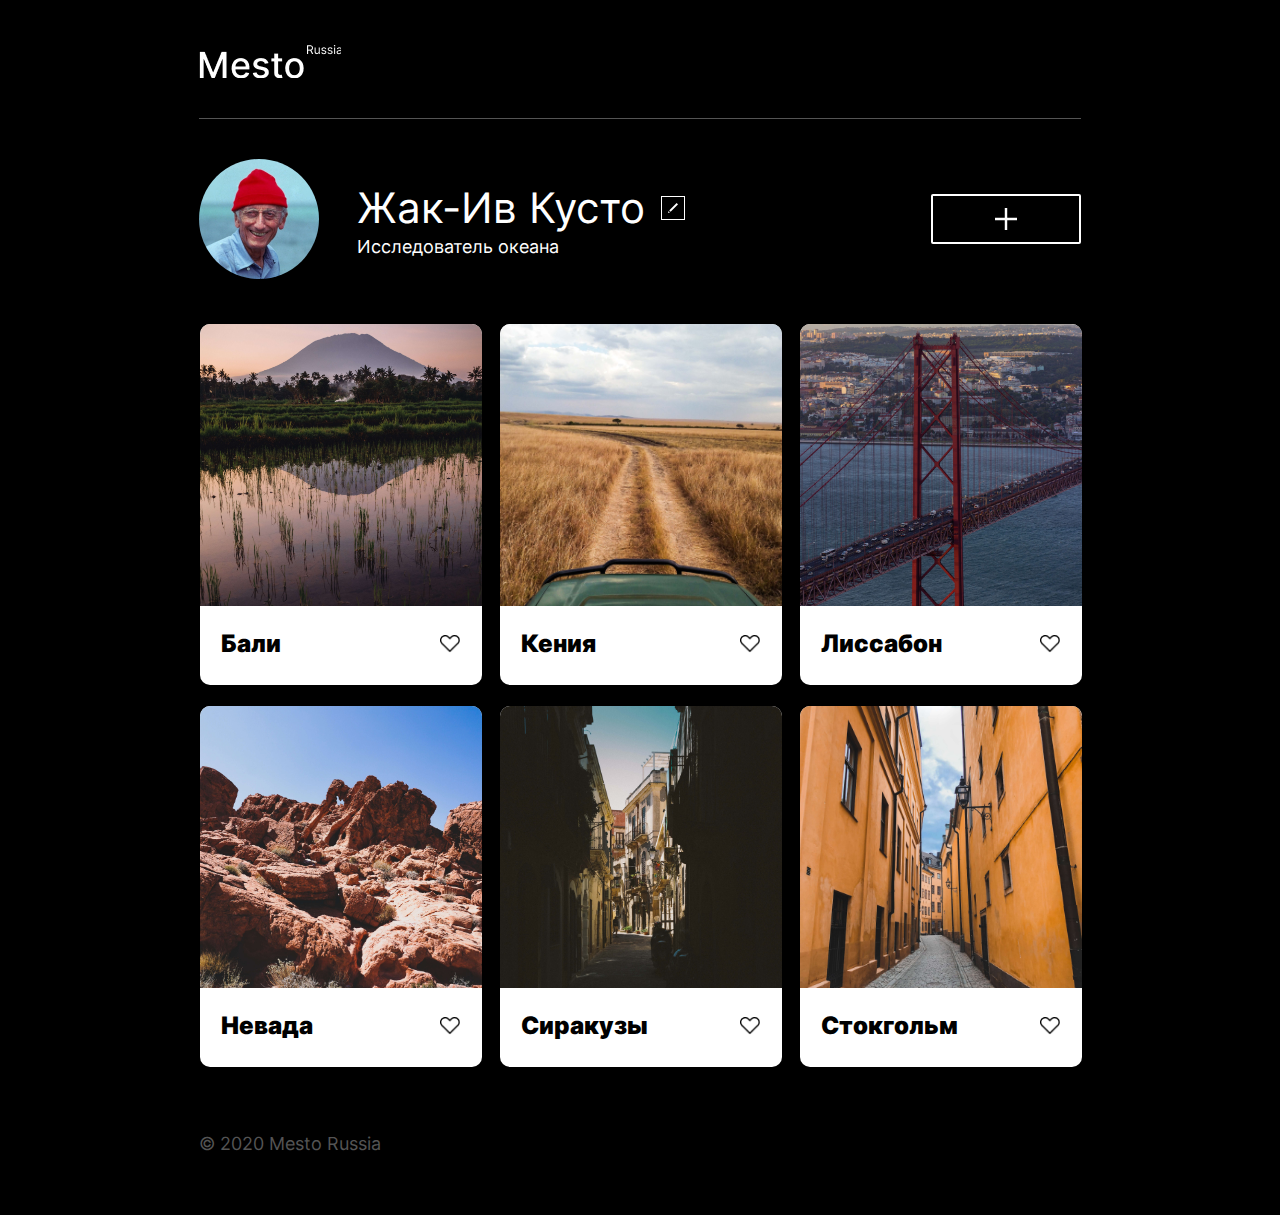
==== mesto/index.html @ cfce99e7 "перед первым ревью" ====
<!DOCTYPE html>
<html lang="ru">
  <head>
    <meta charset="UTF-8">
    <meta name="viewport" content="initial-scale=1.0, width=device-width">
    <link rel="stylesheet" type="text/css" href="./pages/index.css">
    <title>Mesto</title>
  </head>
<body class="page">
  <div class="page__container">

    <header class="header">
      <div class="header__logo" >
    </header>
    
  <main class="content">

    <section class="profile">
      <img class="profile__avatar" src="./images/kusto.png" >
      <div class="profile__info">
        <h1 class="profile__title">Жак-Ив Кусто</h1>
        <img class="profile__edit-button" src="./images/Edit Button.png">
        <p class="profile__subtitle">Исследователь океана</p>
      </div>
      <button class="profile__add-button" src="./images/Add Button.png">
    </section>

    <section class="elements">
      <div class="element">
        <img class="element__image" src="./images/Бали.jpg" alt="Бали">
        <div class="element__info">
          <h2 class="element__title">Бали</h2>
          <img class="element__like-button" src="./images/Like.png">
        </div> 
      </div>

      <div class="element">
        <img class="element__image" src="./images/Кения.jpg" alt="Кения">
        <div class="element__info">
          <h2 class="element__title">Кения</h2>
          <img class="element__like-button" src="./images/Like.png">
        </div> 
      </div>

     <div class="element">
       <img class="element__image" src="./images/Лиссабон.jpg" alt="Лиссабон">
       <div class="element__info">
         <h2 class="element__title">Лиссабон</h2>
         <img class="element__like-button" src="./images/Like.png">
        </div> 
       </div>

     <div class="element">
       <img class="element__image" src="./images/Невада.jpg" alt="Невада">
       <div class="element__info">
         <h2 class="element__title">Невада</h2>
         <img class="element__like-button" src="./images/Like.png">
        </div> 
      </div>

     <div class="element">
        <img class="element__image" src="./images/Сиракузы.jpg" alt="Сиракузы">
        <div class="element__info">
          <h2 class="element__title">Сиракузы</h2>
          <img class="element__like-button" src="./images/Like.png">
         </div> 
      </div>

     <div class="element">
        <img class="element__image" src="./images/Стокгольм.jpg" alt="Стокгольм">
        <div class="element__info">
          <h2 class="element__title">Стокгольм</h2>
          <img class="element__like-button" src="./images/Like.png">
        </div> 
      </div>    
   </section>
  </main>

  <footer class="footer">
    <p class="footer__copyright">&COPY; 2020 Mesto Russia</p>   
  </footer>


  <section class="pop-up">
    <form class="pop-up__container">
      <form class="pop-up__info">
        <h2 class="pop-up__title">Редактировать профиль</h2>
        <img class="pop-up__close-button" src="./images/Close Icon.svg" alt="Закрыть">       
        <input class="pop-up__input pop-up__input-person-name" value="Жак-Ив Кусто">
        <input class="pop-up__input pop-up__input_person-description" value="Исследователь океана">
        <button class="pop-up__submit-button"name="Сохранить" type="submit">Сохранить</button>
      </form>
  </section>

  </div>  
  </body>
  <script src="./scripts/script.js"></script>
  </html>
---- mesto/pages/index.css ----
@import url(../vendor/normalize.css);
@import url(../fonts/fonts.css);
@import url(../blocks/page/page.css);
@import url(../blocks/page__container/page-container.css);
@import url(../blocks/header/header.css);
@import url(../blocks/content/content.css);
@import url(../blocks/profile/profile.css);
@import url(../blocks/elements/elements.css);
@import url(../blocks/element/element.css);
@import url(../blocks/footer/footer.css);
@import url(../blocks/pop-up/pop-up.css);
@import url(../blocks/pop-up/_opened/pop-up_opened.css);
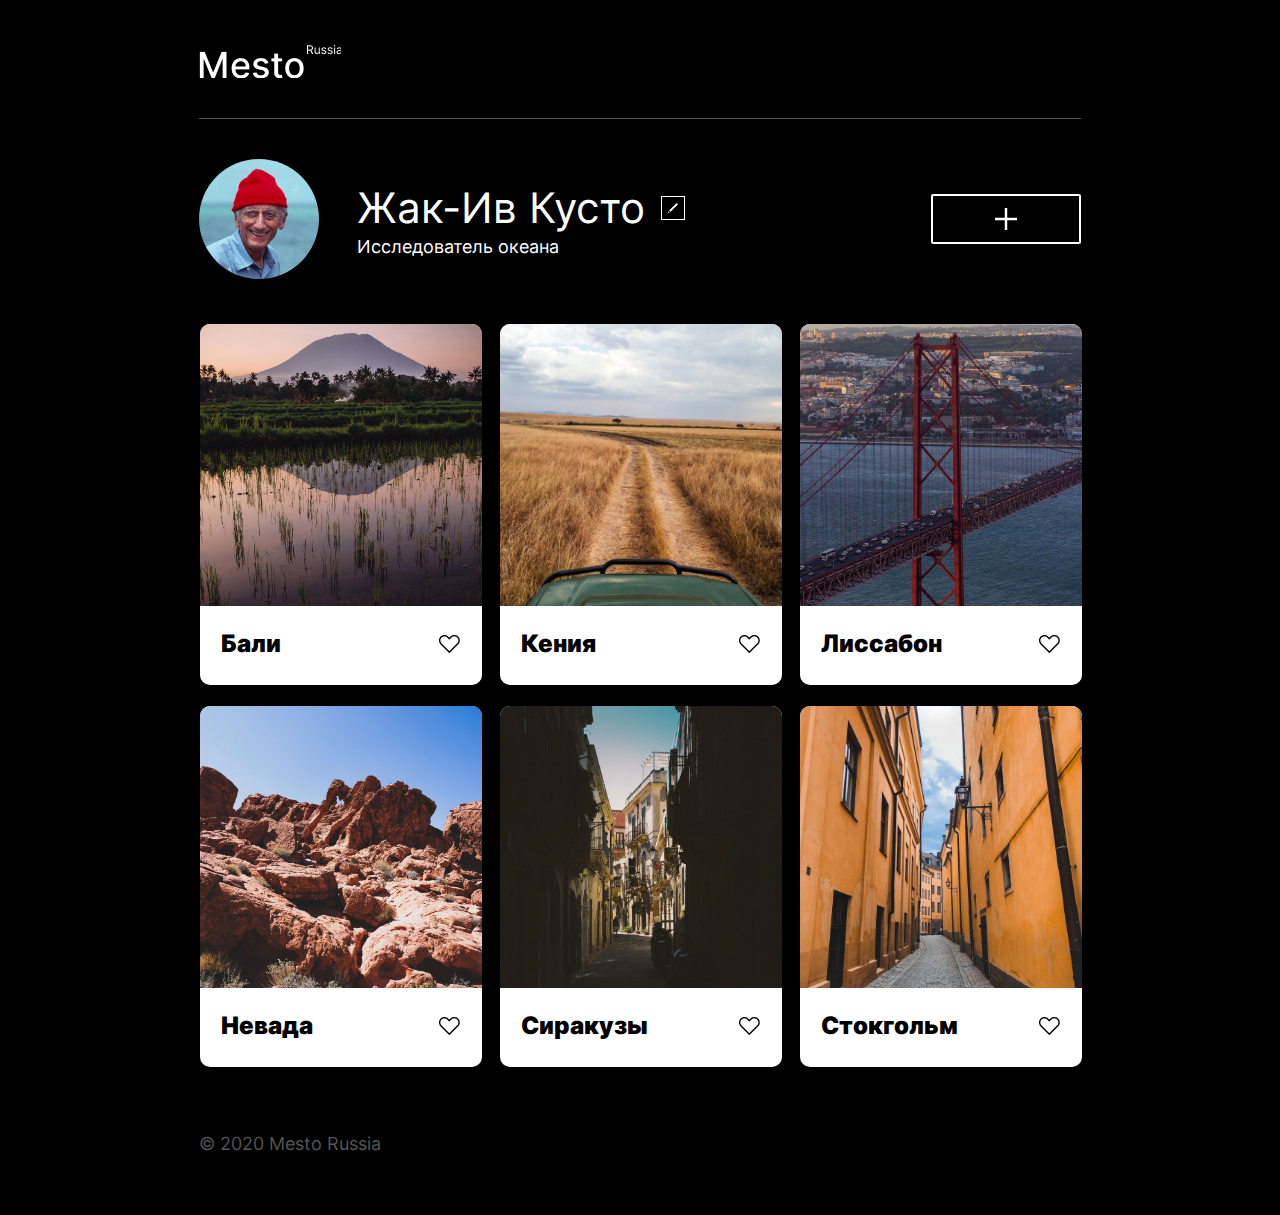
==== commit ec55faba: "После первого ревью" ====
--- a/mesto/index.html
+++ b/mesto/index.html
@@ -10,19 +10,19 @@
   <div class="page__container">
 
     <header class="header">
-      <div class="header__logo" >
+      <div class="header__logo"></div>
     </header>
     
   <main class="content">
 
     <section class="profile">
-      <img class="profile__avatar" src="./images/kusto.png" >
+      <img class="profile__avatar" src="./images/kusto.png" alt="Аватар" >
       <div class="profile__info">
         <h1 class="profile__title">Жак-Ив Кусто</h1>
-        <img class="profile__edit-button" src="./images/Edit Button.png">
+        <button class="profile__edit-button" ></button>
         <p class="profile__subtitle">Исследователь океана</p>
       </div>
-      <button class="profile__add-button" src="./images/Add Button.png">
+      <button class="profile__add-button" ></button>
     </section>
 
     <section class="elements">
@@ -30,7 +30,7 @@
         <img class="element__image" src="./images/Бали.jpg" alt="Бали">
         <div class="element__info">
           <h2 class="element__title">Бали</h2>
-          <img class="element__like-button" src="./images/Like.png">
+          <button class="element__like-button"></button>
         </div> 
       </div>
 
@@ -38,7 +38,7 @@
         <img class="element__image" src="./images/Кения.jpg" alt="Кения">
         <div class="element__info">
           <h2 class="element__title">Кения</h2>
-          <img class="element__like-button" src="./images/Like.png">
+          <button class="element__like-button"></button>
         </div> 
       </div>
 
@@ -46,7 +46,7 @@
        <img class="element__image" src="./images/Лиссабон.jpg" alt="Лиссабон">
        <div class="element__info">
          <h2 class="element__title">Лиссабон</h2>
-         <img class="element__like-button" src="./images/Like.png">
+         <button class="element__like-button"></button>
         </div> 
        </div>
 
@@ -54,7 +54,7 @@
        <img class="element__image" src="./images/Невада.jpg" alt="Невада">
        <div class="element__info">
          <h2 class="element__title">Невада</h2>
-         <img class="element__like-button" src="./images/Like.png">
+         <button class="element__like-button"></button>
         </div> 
       </div>
 
@@ -62,7 +62,7 @@
         <img class="element__image" src="./images/Сиракузы.jpg" alt="Сиракузы">
         <div class="element__info">
           <h2 class="element__title">Сиракузы</h2>
-          <img class="element__like-button" src="./images/Like.png">
+          <button class="element__like-button"></button>
          </div> 
       </div>
 
@@ -70,7 +70,7 @@
         <img class="element__image" src="./images/Стокгольм.jpg" alt="Стокгольм">
         <div class="element__info">
           <h2 class="element__title">Стокгольм</h2>
-          <img class="element__like-button" src="./images/Like.png">
+          <button class="element__like-button"></button>
         </div> 
       </div>    
    </section>
@@ -83,16 +83,17 @@
 
   <section class="pop-up">
     <form class="pop-up__container">
-      <form class="pop-up__info">
+      
         <h2 class="pop-up__title">Редактировать профиль</h2>
-        <img class="pop-up__close-button" src="./images/Close Icon.svg" alt="Закрыть">       
-        <input class="pop-up__input pop-up__input-person-name" value="Жак-Ив Кусто">
-        <input class="pop-up__input pop-up__input_person-description" value="Исследователь океана">
-        <button class="pop-up__submit-button"name="Сохранить" type="submit">Сохранить</button>
-      </form>
+        <button class="pop-up__close-button" ></button>       
+        <input class="pop-up__input pop-up__input_type_name" value="Жак-Ив Кусто">
+        <input class="pop-up__input pop-up__input_type_description" value="Исследователь океана">
+        <button class="pop-up__submit-button" name="Сохранить" type="submit">Сохранить</button>
+      
   </section>
 
   </div>  
+  <script src="./scripts/script.js"></script>
   </body>
-  <script src="./scripts/script.js"></script>
+
   </html>--- a/mesto/pages/index.css
+++ b/mesto/pages/index.css
@@ -1,7 +1,7 @@
 @import url(../vendor/normalize.css);
 @import url(../fonts/fonts.css);
 @import url(../blocks/page/page.css);
-@import url(../blocks/page__container/page-container.css);
+
 @import url(../blocks/header/header.css);
 @import url(../blocks/content/content.css);
 @import url(../blocks/profile/profile.css);
